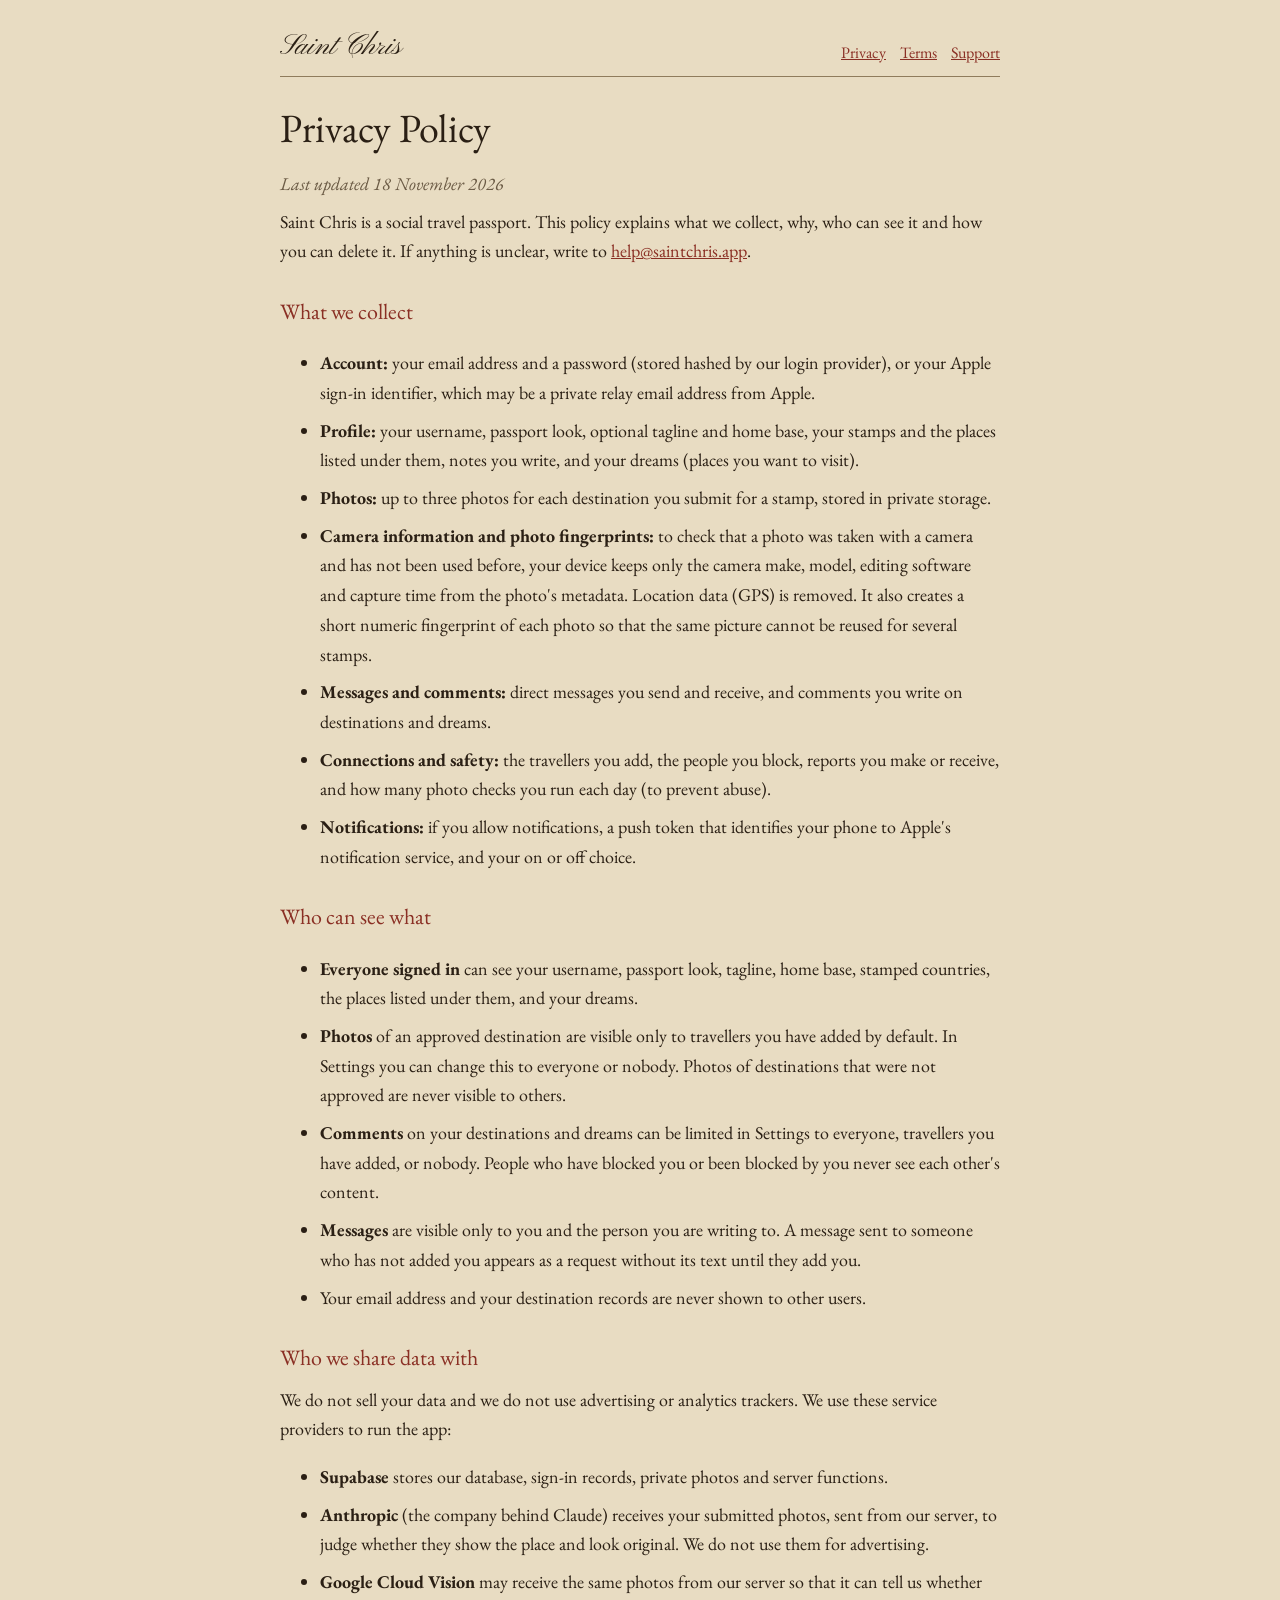
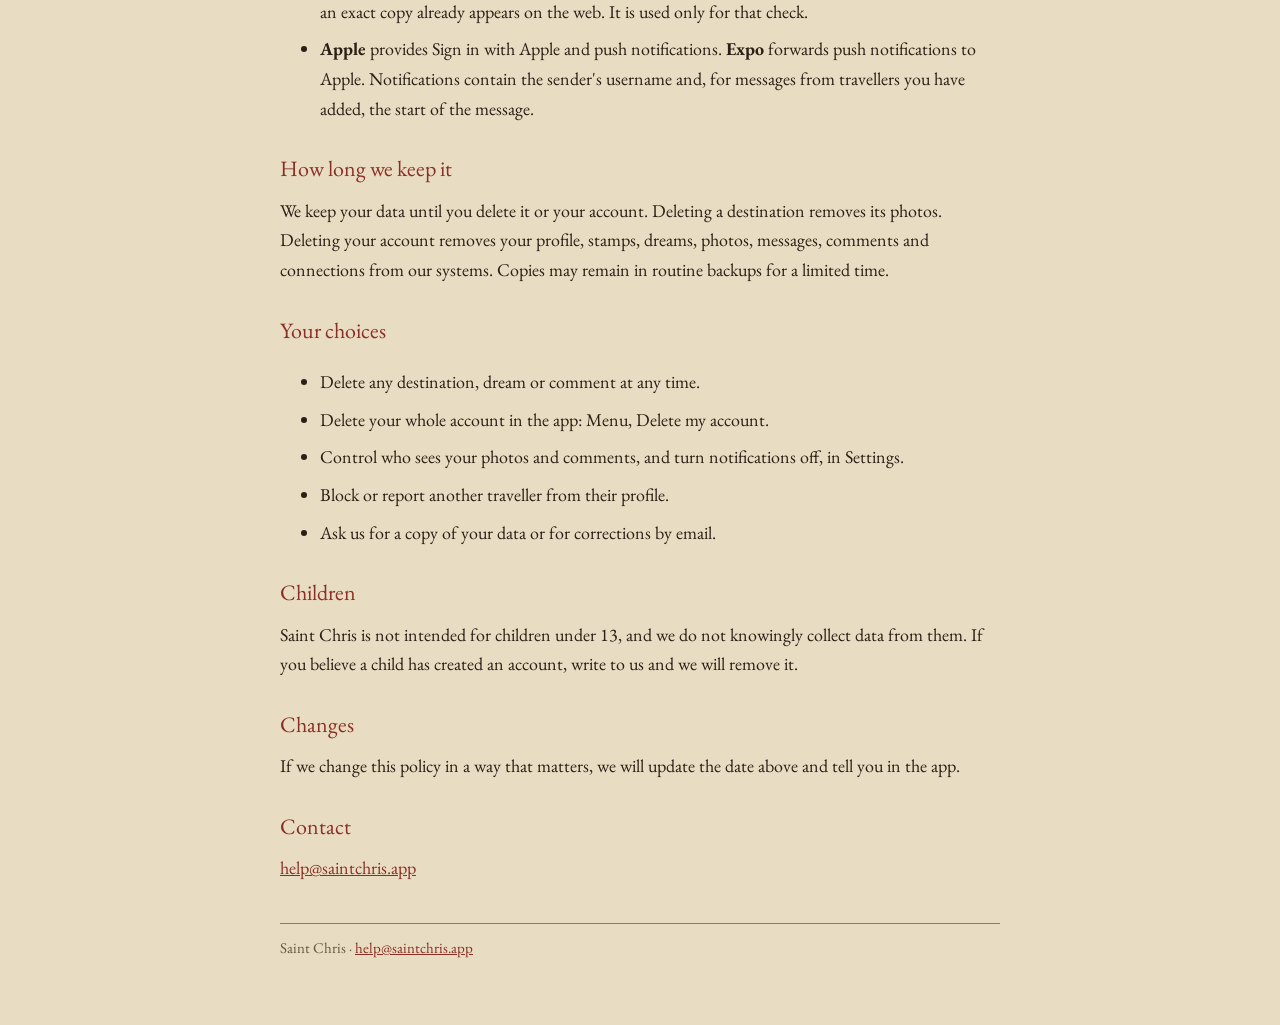
==== privacy.html @ 7b693fa9 "Add privacy policy page for Saint Chris This file contains the privacy policy for the Saint Chris ap" ====
<!doctype html><html lang="en"><head><meta charset="utf-8"><meta name="viewport" content="width=device-width,initial-scale=1"><title>Privacy Policy · Saint Chris</title><meta name="description" content="Saint Chris is a travel passport for the places you have really been."><link rel="stylesheet" href="https://fonts.googleapis.com/css2?family=EB+Garamond:ital,wght@0,400;0,600;1,400&family=Pinyon+Script&display=swap"><link rel="stylesheet" href="style.css"></head><body><main><header><nav><a href="privacy.html">Privacy</a><a href="terms.html">Terms</a><a href="support.html">Support</a></nav><a href="index.html">Saint Chris</a></header>
<h1>Privacy Policy</h1><p class="m">Last updated 18 November 2026</p>
<p>Saint Chris is a social travel passport. This policy explains what we collect, why, who can see it and how you can delete it. If anything is unclear, write to <a href="mailto:help@saintchris.app">help@saintchris.app</a>.</p>
<h2>What we collect</h2>
<ul>
<li><b>Account:</b> your email address and a password (stored hashed by our login provider), or your Apple sign-in identifier, which may be a private relay email address from Apple.</li>
<li><b>Profile:</b> your username, passport look, optional tagline and home base, your stamps and the places listed under them, notes you write, and your dreams (places you want to visit).</li>
<li><b>Photos:</b> up to three photos for each destination you submit for a stamp, stored in private storage.</li>
<li><b>Camera information and photo fingerprints:</b> to check that a photo was taken with a camera and has not been used before, your device keeps only the camera make, model, editing software and capture time from the photo's metadata. Location data (GPS) is removed. It also creates a short numeric fingerprint of each photo so that the same picture cannot be reused for several stamps.</li>
<li><b>Messages and comments:</b> direct messages you send and receive, and comments you write on destinations and dreams.</li>
<li><b>Connections and safety:</b> the travellers you add, the people you block, reports you make or receive, and how many photo checks you run each day (to prevent abuse).</li>
<li><b>Notifications:</b> if you allow notifications, a push token that identifies your phone to Apple's notification service, and your on or off choice.</li></ul>
<h2>Who can see what</h2>
<ul>
<li><b>Everyone signed in</b> can see your username, passport look, tagline, home base, stamped countries, the places listed under them, and your dreams.</li>
<li><b>Photos</b> of an approved destination are visible only to travellers you have added by default. In Settings you can change this to everyone or nobody. Photos of destinations that were not approved are never visible to others.</li>
<li><b>Comments</b> on your destinations and dreams can be limited in Settings to everyone, travellers you have added, or nobody. People who have blocked you or been blocked by you never see each other's content.</li>
<li><b>Messages</b> are visible only to you and the person you are writing to. A message sent to someone who has not added you appears as a request without its text until they add you.</li>
<li>Your email address and your destination records are never shown to other users.</li></ul>
<h2>Who we share data with</h2>
<p>We do not sell your data and we do not use advertising or analytics trackers. We use these service providers to run the app:</p>
<ul>
<li><b>Supabase</b> stores our database, sign-in records, private photos and server functions.</li>
<li><b>Anthropic</b> (the company behind Claude) receives your submitted photos, sent from our server, to judge whether they show the place and look original. We do not use them for advertising.</li>
<li><b>Google Cloud Vision</b> may receive the same photos from our server so that it can tell us whether an exact copy already appears on the web. It is used only for that check.</li>
<li><b>Apple</b> provides Sign in with Apple and push notifications. <b>Expo</b> forwards push notifications to Apple. Notifications contain the sender's username and, for messages from travellers you have added, the start of the message.</li></ul>
<h2>How long we keep it</h2>
<p>We keep your data until you delete it or your account. Deleting a destination removes its photos. Deleting your account removes your profile, stamps, dreams, photos, messages, comments and connections from our systems. Copies may remain in routine backups for a limited time.</p>
<h2>Your choices</h2>
<ul><li>Delete any destination, dream or comment at any time.</li><li>Delete your whole account in the app: Menu, Delete my account.</li><li>Control who sees your photos and comments, and turn notifications off, in Settings.</li><li>Block or report another traveller from their profile.</li><li>Ask us for a copy of your data or for corrections by email.</li></ul>
<h2>Children</h2><p>Saint Chris is not intended for children under 13, and we do not knowingly collect data from them. If you believe a child has created an account, write to us and we will remove it.</p>
<h2>Changes</h2><p>If we change this policy in a way that matters, we will update the date above and tell you in the app.</p>
<h2>Contact</h2><p><a href="mailto:help@saintchris.app">help@saintchris.app</a></p>
<footer>Saint Chris · <a href="mailto:help@saintchris.app">help@saintchris.app</a></footer></main></body></html>
---- style.css ----
body{background:#e8dcc2;color:#2a1f14;font:18px/1.65 "EB Garamond",Georgia,"Iowan Old Style",serif;margin:0}
main{max-width:720px;margin:0 auto;padding:28px 20px 64px}
header{border-bottom:1px solid #8f7c5c;margin-bottom:8px;padding-bottom:10px}
header a{font:400 30px "Pinyon Script","Snell Roundhand",cursive;color:#2a1f14;text-decoration:none}
nav{float:right;font-size:16px;padding-top:12px}
nav a{font:inherit;color:#8a2f24;margin-left:14px;text-decoration:underline}
h1{font-weight:400;font-size:40px;margin:18px 0 4px}
h2{font-weight:400;font-size:22px;color:#8a2f24;margin:28px 0 6px}
p,li{margin:8px 0}
a{color:#8a2f24}
.m{color:#6a5a44;font-style:italic}
footer{margin-top:40px;color:#6a5a44;font-size:15px;border-top:1px solid #8f7c5c;padding-top:12px}
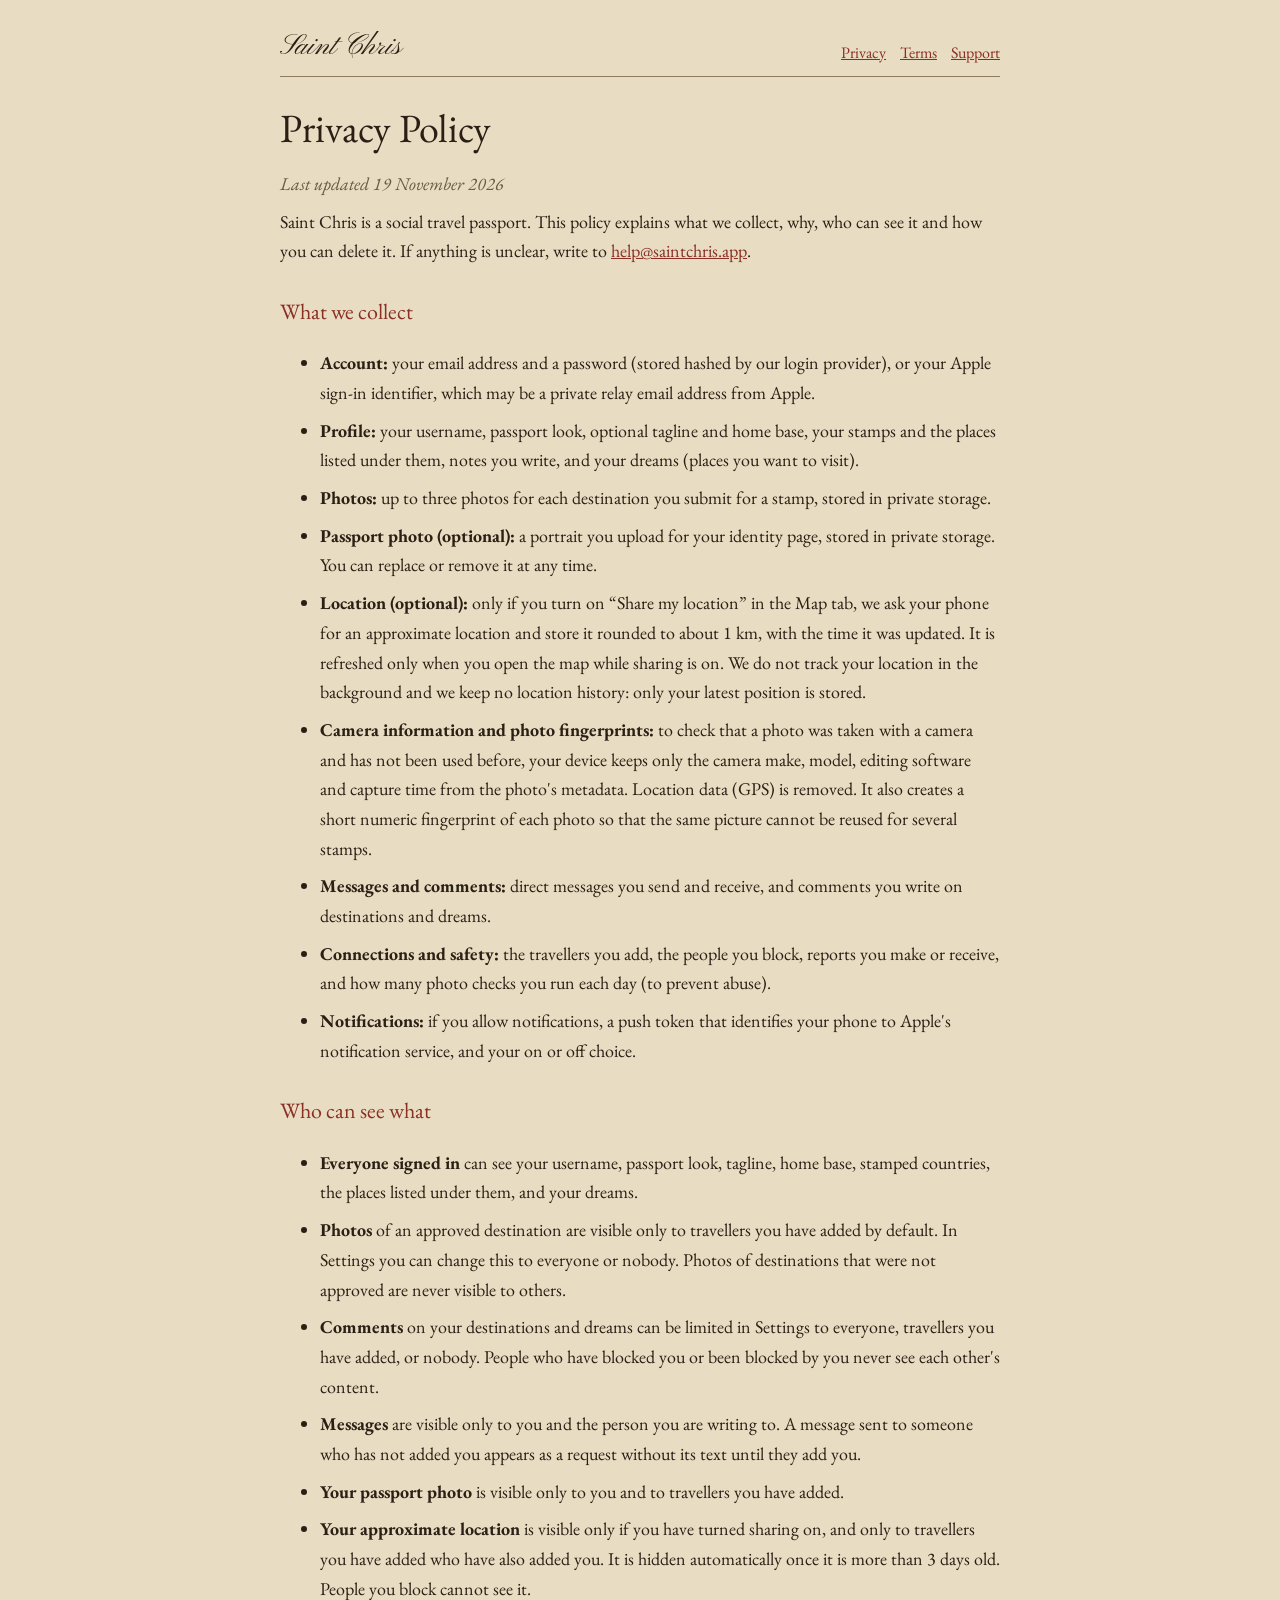
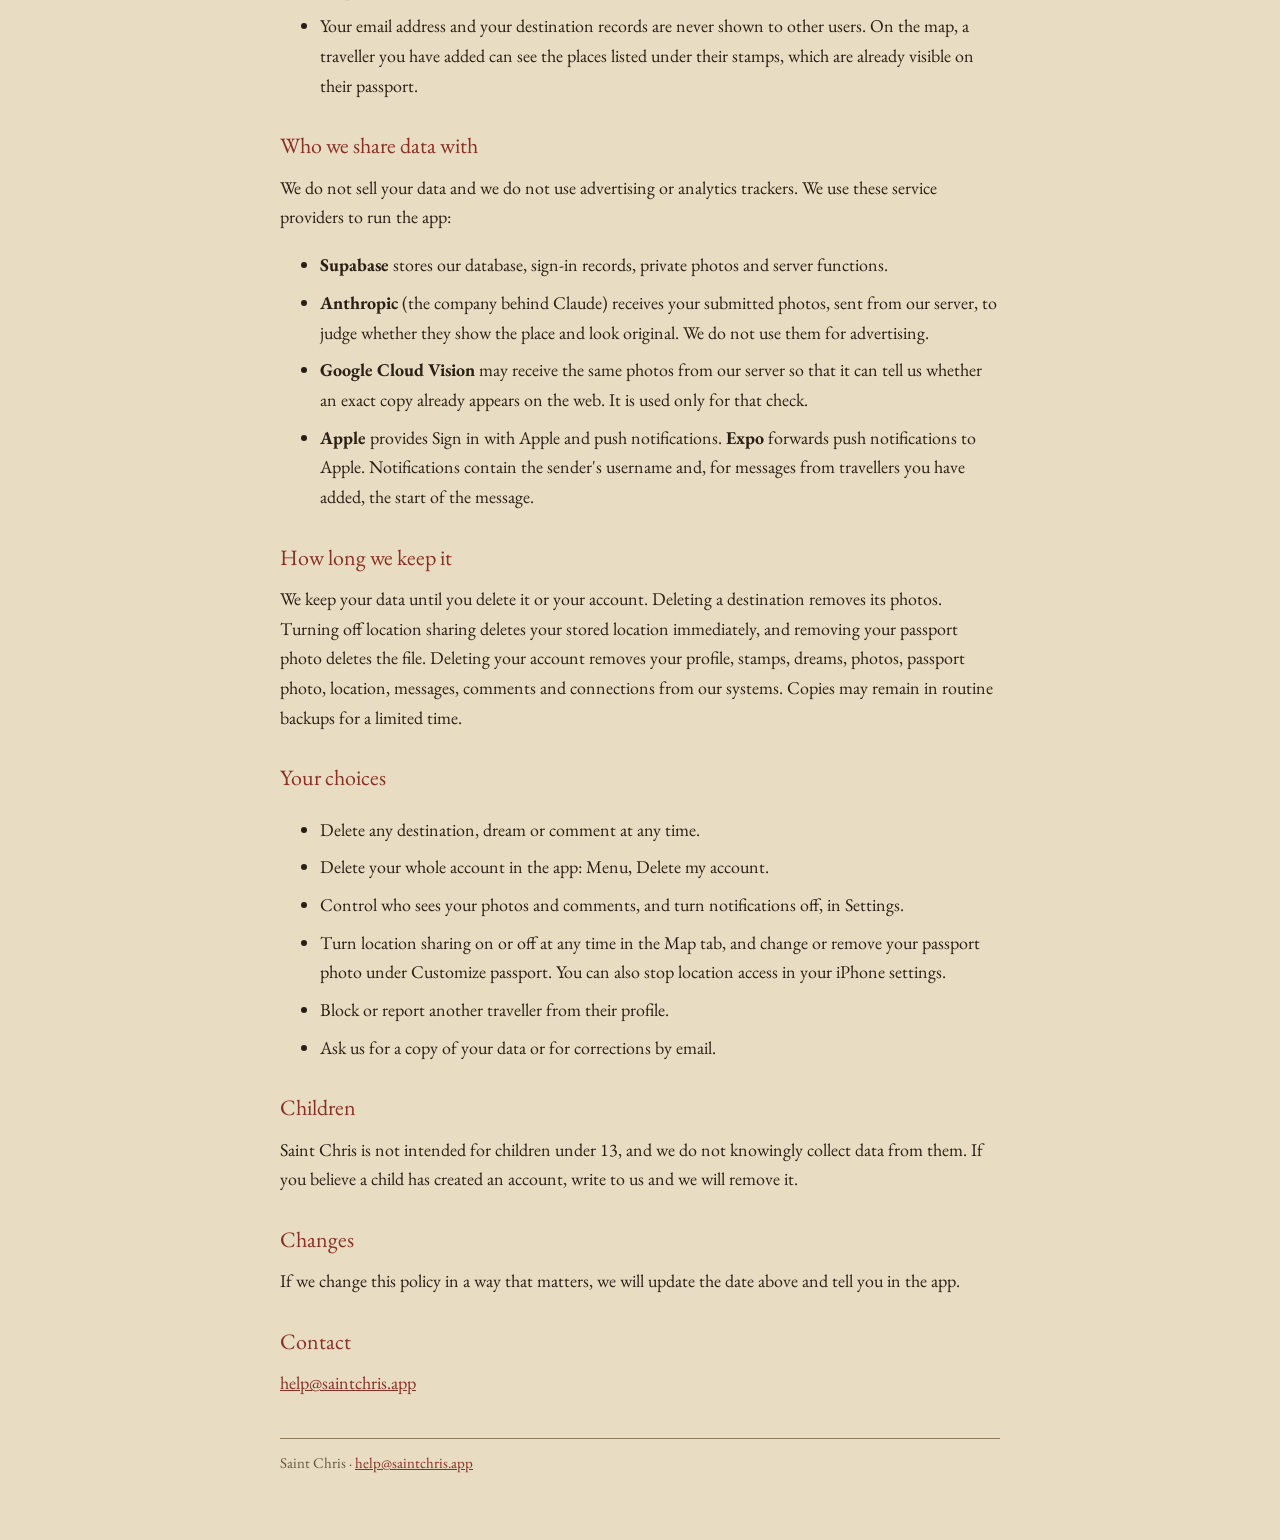
==== commit f78163dd: "Update privacy policy last updated date and details" ====
--- a/privacy.html
+++ b/privacy.html
@@ -1,11 +1,13 @@
 <!doctype html><html lang="en"><head><meta charset="utf-8"><meta name="viewport" content="width=device-width,initial-scale=1"><title>Privacy Policy · Saint Chris</title><meta name="description" content="Saint Chris is a travel passport for the places you have really been."><link rel="stylesheet" href="https://fonts.googleapis.com/css2?family=EB+Garamond:ital,wght@0,400;0,600;1,400&family=Pinyon+Script&display=swap"><link rel="stylesheet" href="style.css"></head><body><main><header><nav><a href="privacy.html">Privacy</a><a href="terms.html">Terms</a><a href="support.html">Support</a></nav><a href="index.html">Saint Chris</a></header>
-<h1>Privacy Policy</h1><p class="m">Last updated 18 November 2026</p>
+<h1>Privacy Policy</h1><p class="m">Last updated 19 November 2026</p>
 <p>Saint Chris is a social travel passport. This policy explains what we collect, why, who can see it and how you can delete it. If anything is unclear, write to <a href="mailto:help@saintchris.app">help@saintchris.app</a>.</p>
 <h2>What we collect</h2>
 <ul>
 <li><b>Account:</b> your email address and a password (stored hashed by our login provider), or your Apple sign-in identifier, which may be a private relay email address from Apple.</li>
 <li><b>Profile:</b> your username, passport look, optional tagline and home base, your stamps and the places listed under them, notes you write, and your dreams (places you want to visit).</li>
 <li><b>Photos:</b> up to three photos for each destination you submit for a stamp, stored in private storage.</li>
+<li><b>Passport photo (optional):</b> a portrait you upload for your identity page, stored in private storage. You can replace or remove it at any time.</li>
+<li><b>Location (optional):</b> only if you turn on &ldquo;Share my location&rdquo; in the Map tab, we ask your phone for an approximate location and store it rounded to about 1 km, with the time it was updated. It is refreshed only when you open the map while sharing is on. We do not track your location in the background and we keep no location history: only your latest position is stored.</li>
 <li><b>Camera information and photo fingerprints:</b> to check that a photo was taken with a camera and has not been used before, your device keeps only the camera make, model, editing software and capture time from the photo's metadata. Location data (GPS) is removed. It also creates a short numeric fingerprint of each photo so that the same picture cannot be reused for several stamps.</li>
 <li><b>Messages and comments:</b> direct messages you send and receive, and comments you write on destinations and dreams.</li>
 <li><b>Connections and safety:</b> the travellers you add, the people you block, reports you make or receive, and how many photo checks you run each day (to prevent abuse).</li>
@@ -16,7 +18,9 @@
 <li><b>Photos</b> of an approved destination are visible only to travellers you have added by default. In Settings you can change this to everyone or nobody. Photos of destinations that were not approved are never visible to others.</li>
 <li><b>Comments</b> on your destinations and dreams can be limited in Settings to everyone, travellers you have added, or nobody. People who have blocked you or been blocked by you never see each other's content.</li>
 <li><b>Messages</b> are visible only to you and the person you are writing to. A message sent to someone who has not added you appears as a request without its text until they add you.</li>
-<li>Your email address and your destination records are never shown to other users.</li></ul>
+<li><b>Your passport photo</b> is visible only to you and to travellers you have added.</li>
+<li><b>Your approximate location</b> is visible only if you have turned sharing on, and only to travellers you have added who have also added you. It is hidden automatically once it is more than 3 days old. People you block cannot see it.</li>
+<li>Your email address and your destination records are never shown to other users. On the map, a traveller you have added can see the places listed under their stamps, which are already visible on their passport.</li></ul>
 <h2>Who we share data with</h2>
 <p>We do not sell your data and we do not use advertising or analytics trackers. We use these service providers to run the app:</p>
 <ul>
@@ -25,9 +29,9 @@
 <li><b>Google Cloud Vision</b> may receive the same photos from our server so that it can tell us whether an exact copy already appears on the web. It is used only for that check.</li>
 <li><b>Apple</b> provides Sign in with Apple and push notifications. <b>Expo</b> forwards push notifications to Apple. Notifications contain the sender's username and, for messages from travellers you have added, the start of the message.</li></ul>
 <h2>How long we keep it</h2>
-<p>We keep your data until you delete it or your account. Deleting a destination removes its photos. Deleting your account removes your profile, stamps, dreams, photos, messages, comments and connections from our systems. Copies may remain in routine backups for a limited time.</p>
+<p>We keep your data until you delete it or your account. Deleting a destination removes its photos. Turning off location sharing deletes your stored location immediately, and removing your passport photo deletes the file. Deleting your account removes your profile, stamps, dreams, photos, passport photo, location, messages, comments and connections from our systems. Copies may remain in routine backups for a limited time.</p>
 <h2>Your choices</h2>
-<ul><li>Delete any destination, dream or comment at any time.</li><li>Delete your whole account in the app: Menu, Delete my account.</li><li>Control who sees your photos and comments, and turn notifications off, in Settings.</li><li>Block or report another traveller from their profile.</li><li>Ask us for a copy of your data or for corrections by email.</li></ul>
+<ul><li>Delete any destination, dream or comment at any time.</li><li>Delete your whole account in the app: Menu, Delete my account.</li><li>Control who sees your photos and comments, and turn notifications off, in Settings.</li><li>Turn location sharing on or off at any time in the Map tab, and change or remove your passport photo under Customize passport. You can also stop location access in your iPhone settings.</li><li>Block or report another traveller from their profile.</li><li>Ask us for a copy of your data or for corrections by email.</li></ul>
 <h2>Children</h2><p>Saint Chris is not intended for children under 13, and we do not knowingly collect data from them. If you believe a child has created an account, write to us and we will remove it.</p>
 <h2>Changes</h2><p>If we change this policy in a way that matters, we will update the date above and tell you in the app.</p>
 <h2>Contact</h2><p><a href="mailto:help@saintchris.app">help@saintchris.app</a></p>
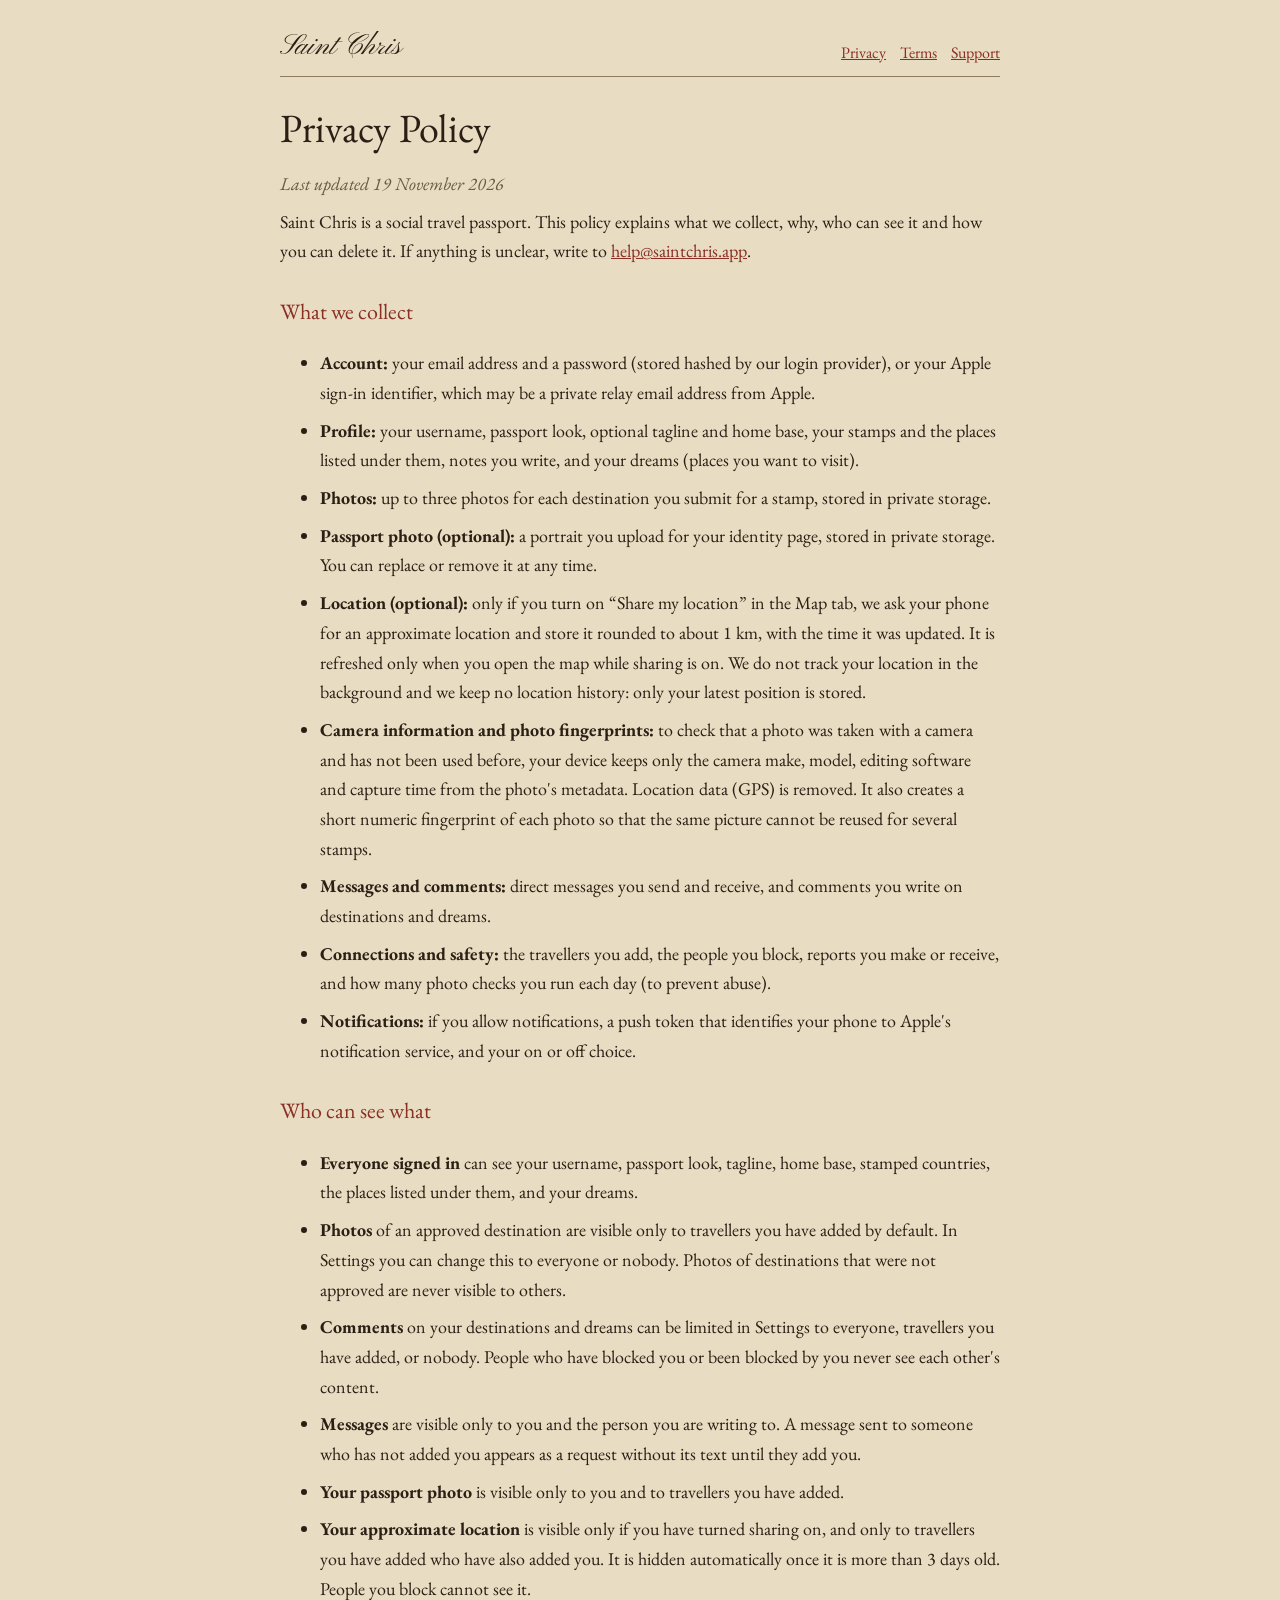
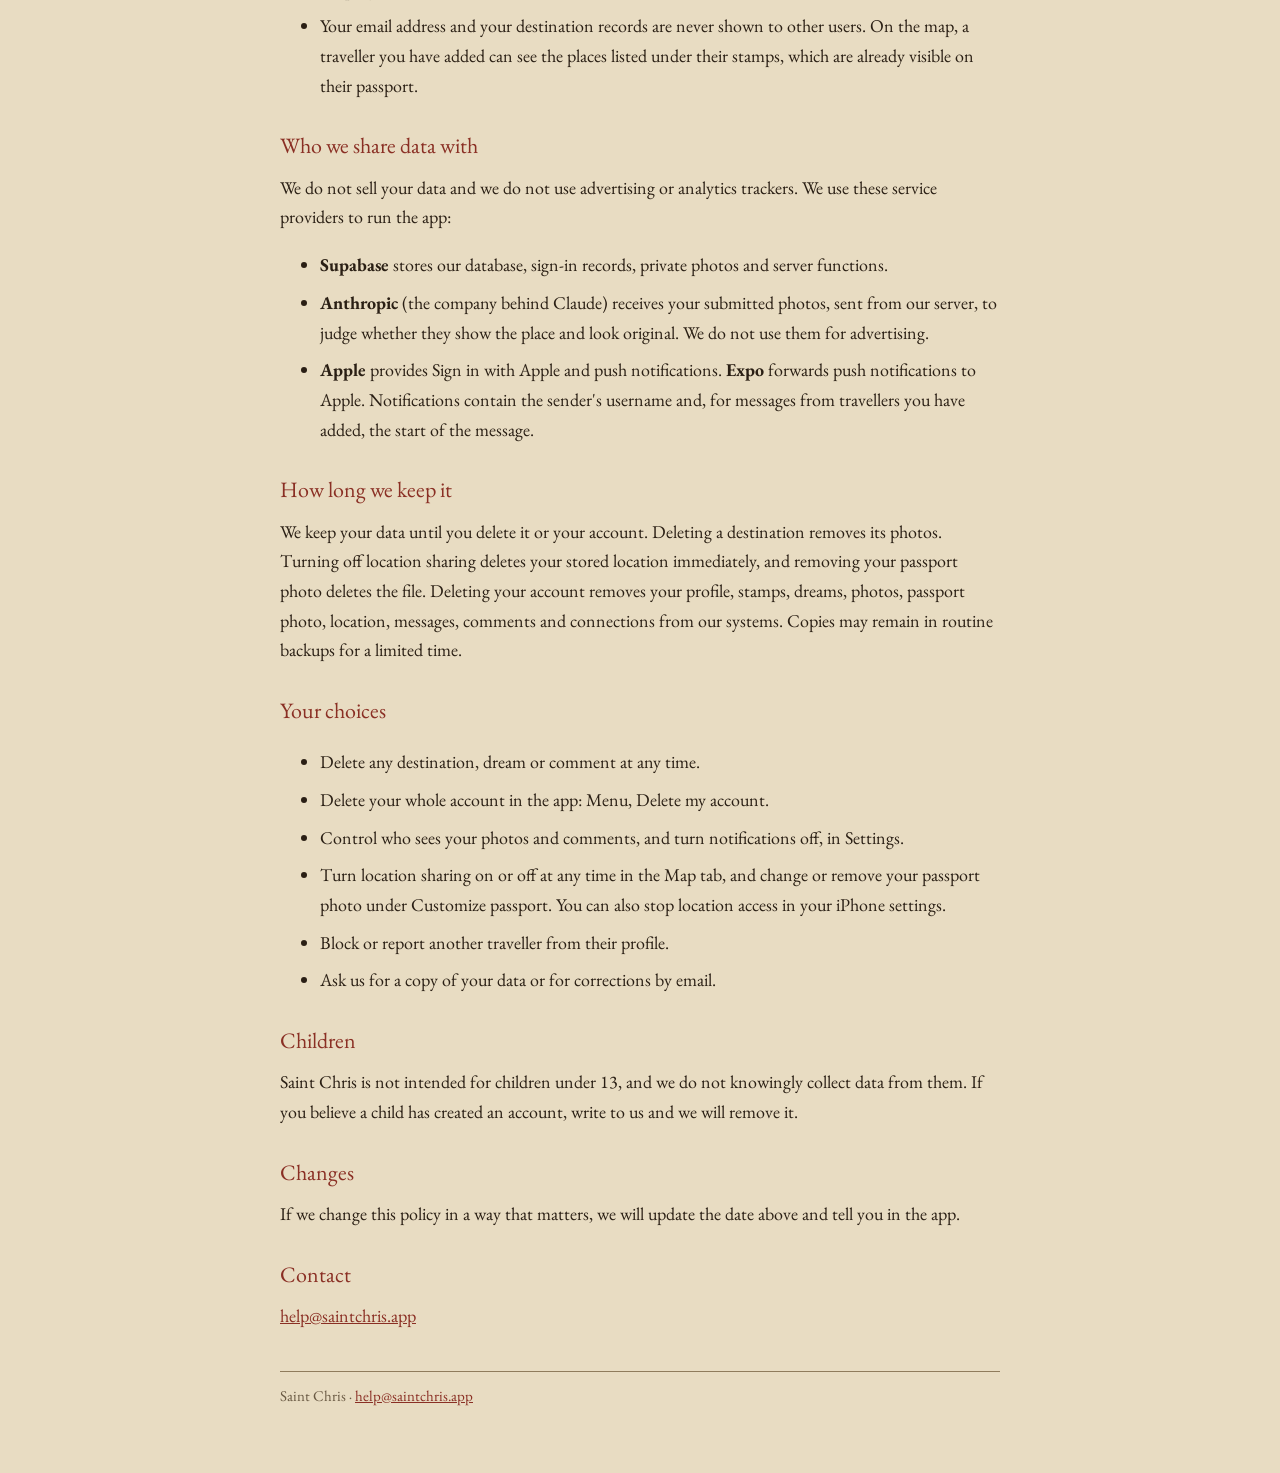
==== commit ab441aec: "Remove Google Cloud Vision mention from privacy policyPrivacy policy: remove Google Vision mention (" ====
--- a/privacy.html
+++ b/privacy.html
@@ -26,7 +26,6 @@
 <ul>
 <li><b>Supabase</b> stores our database, sign-in records, private photos and server functions.</li>
 <li><b>Anthropic</b> (the company behind Claude) receives your submitted photos, sent from our server, to judge whether they show the place and look original. We do not use them for advertising.</li>
-<li><b>Google Cloud Vision</b> may receive the same photos from our server so that it can tell us whether an exact copy already appears on the web. It is used only for that check.</li>
 <li><b>Apple</b> provides Sign in with Apple and push notifications. <b>Expo</b> forwards push notifications to Apple. Notifications contain the sender's username and, for messages from travellers you have added, the start of the message.</li></ul>
 <h2>How long we keep it</h2>
 <p>We keep your data until you delete it or your account. Deleting a destination removes its photos. Turning off location sharing deletes your stored location immediately, and removing your passport photo deletes the file. Deleting your account removes your profile, stamps, dreams, photos, passport photo, location, messages, comments and connections from our systems. Copies may remain in routine backups for a limited time.</p>
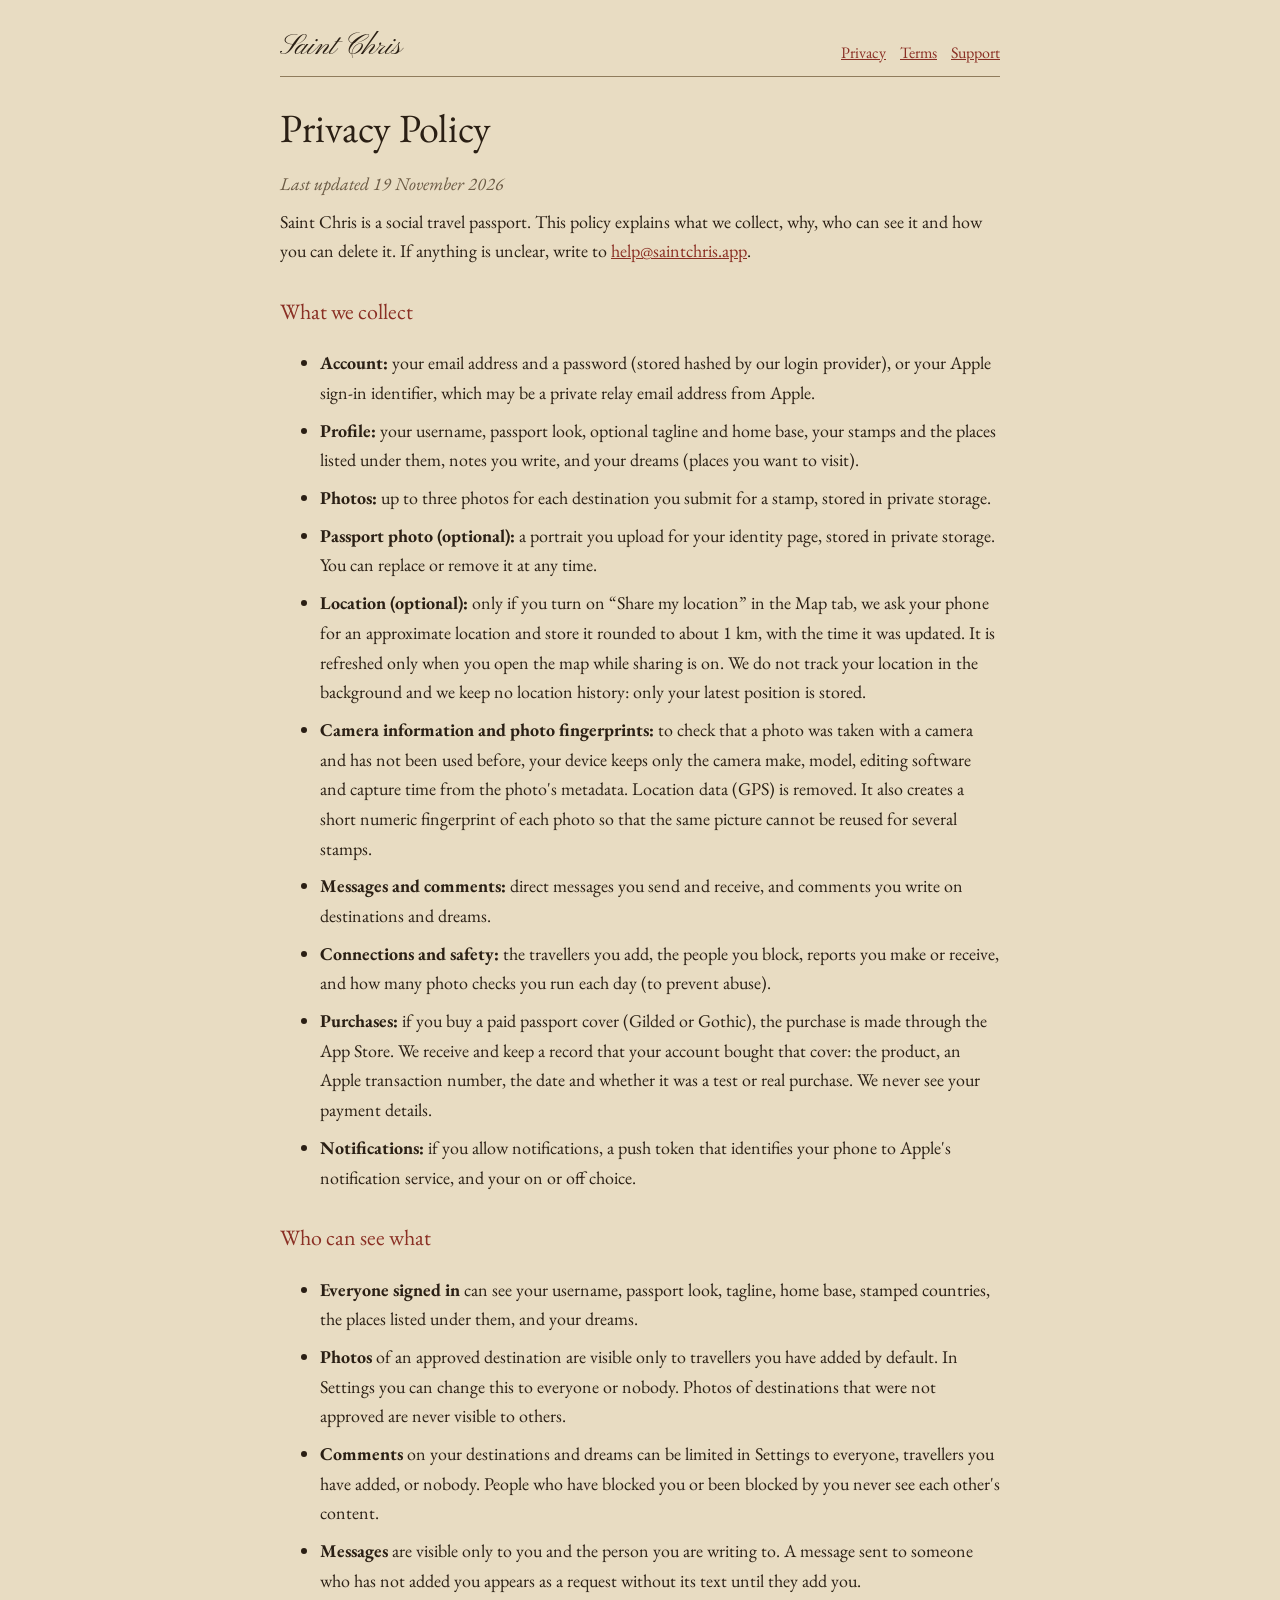
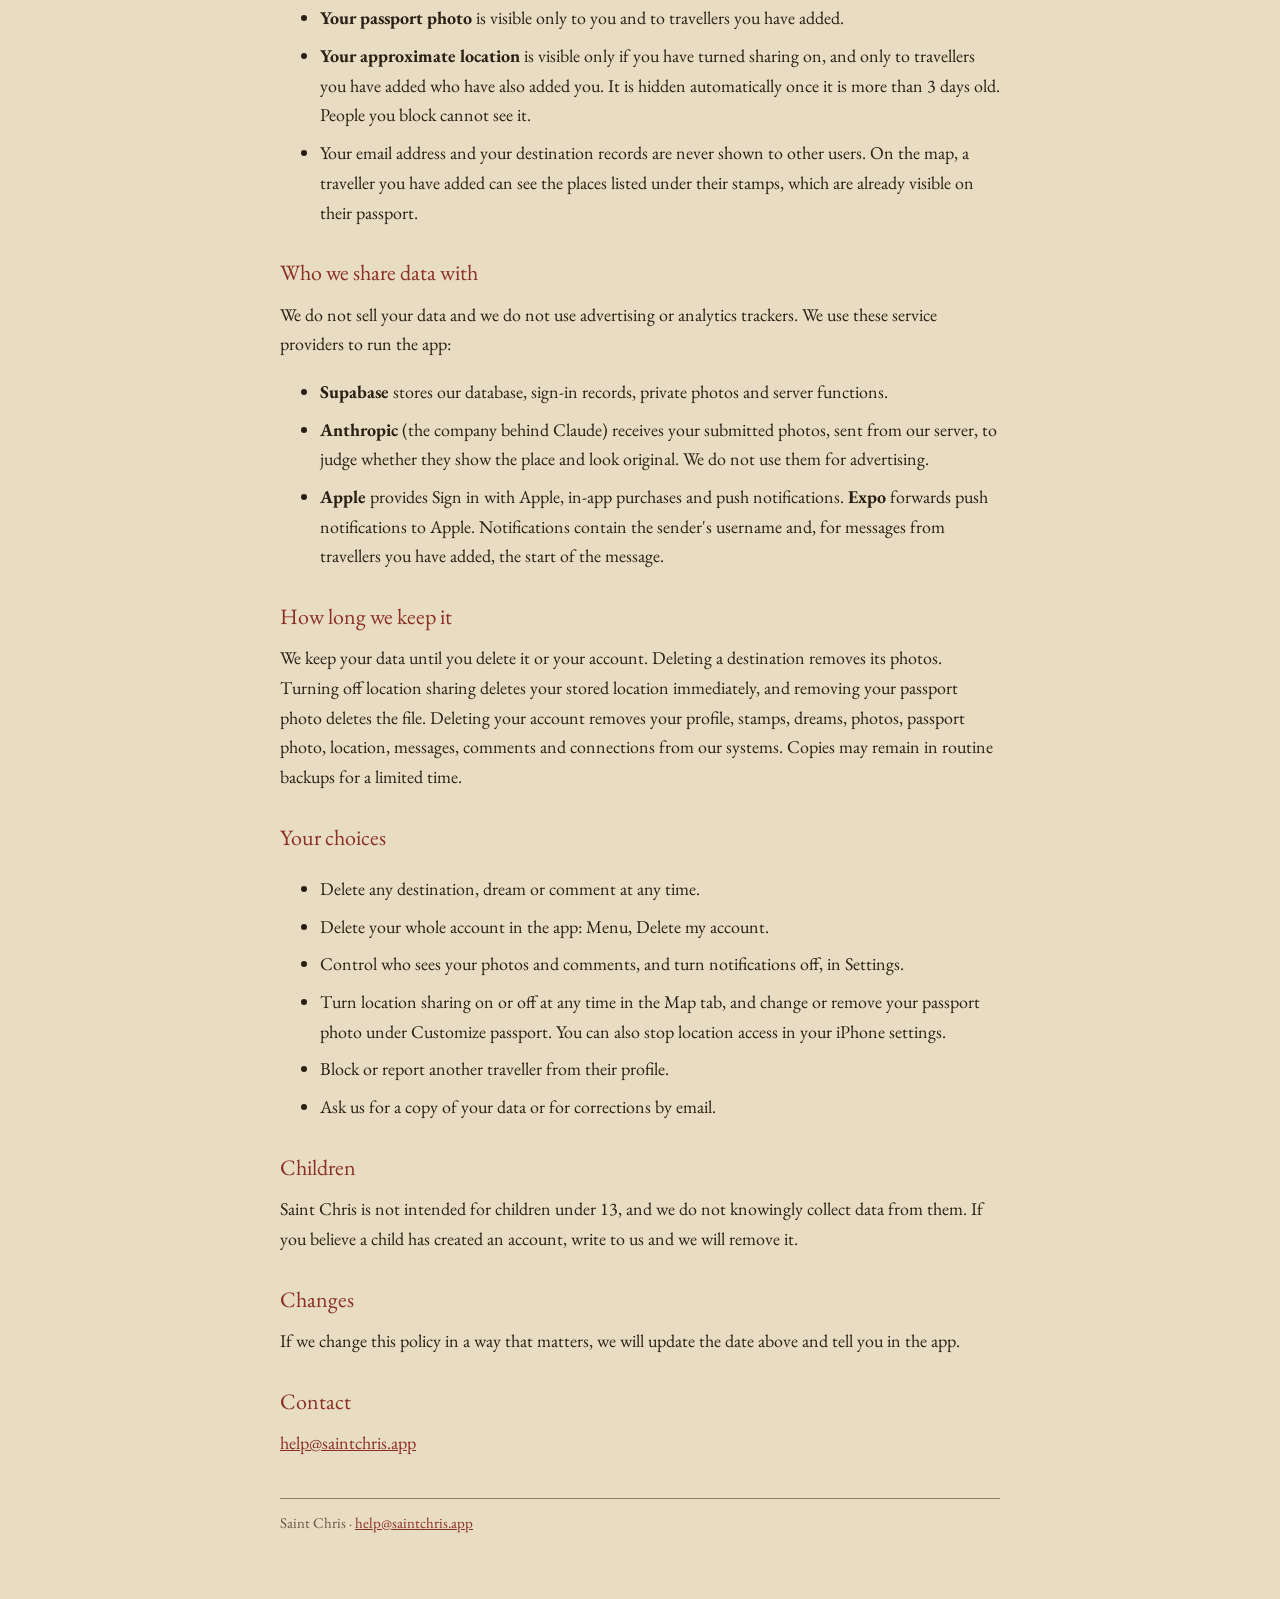
==== commit d67c1388: "Update privacy policy regarding purchases and services" ====
--- a/privacy.html
+++ b/privacy.html
@@ -11,6 +11,7 @@
 <li><b>Camera information and photo fingerprints:</b> to check that a photo was taken with a camera and has not been used before, your device keeps only the camera make, model, editing software and capture time from the photo's metadata. Location data (GPS) is removed. It also creates a short numeric fingerprint of each photo so that the same picture cannot be reused for several stamps.</li>
 <li><b>Messages and comments:</b> direct messages you send and receive, and comments you write on destinations and dreams.</li>
 <li><b>Connections and safety:</b> the travellers you add, the people you block, reports you make or receive, and how many photo checks you run each day (to prevent abuse).</li>
+<li><b>Purchases:</b> if you buy a paid passport cover (Gilded or Gothic), the purchase is made through the App Store. We receive and keep a record that your account bought that cover: the product, an Apple transaction number, the date and whether it was a test or real purchase. We never see your payment details.</li>
 <li><b>Notifications:</b> if you allow notifications, a push token that identifies your phone to Apple's notification service, and your on or off choice.</li></ul>
 <h2>Who can see what</h2>
 <ul>
@@ -26,7 +27,7 @@
 <ul>
 <li><b>Supabase</b> stores our database, sign-in records, private photos and server functions.</li>
 <li><b>Anthropic</b> (the company behind Claude) receives your submitted photos, sent from our server, to judge whether they show the place and look original. We do not use them for advertising.</li>
-<li><b>Apple</b> provides Sign in with Apple and push notifications. <b>Expo</b> forwards push notifications to Apple. Notifications contain the sender's username and, for messages from travellers you have added, the start of the message.</li></ul>
+<li><b>Apple</b> provides Sign in with Apple, in-app purchases and push notifications. <b>Expo</b> forwards push notifications to Apple. Notifications contain the sender's username and, for messages from travellers you have added, the start of the message.</li></ul>
 <h2>How long we keep it</h2>
 <p>We keep your data until you delete it or your account. Deleting a destination removes its photos. Turning off location sharing deletes your stored location immediately, and removing your passport photo deletes the file. Deleting your account removes your profile, stamps, dreams, photos, passport photo, location, messages, comments and connections from our systems. Copies may remain in routine backups for a limited time.</p>
 <h2>Your choices</h2>
